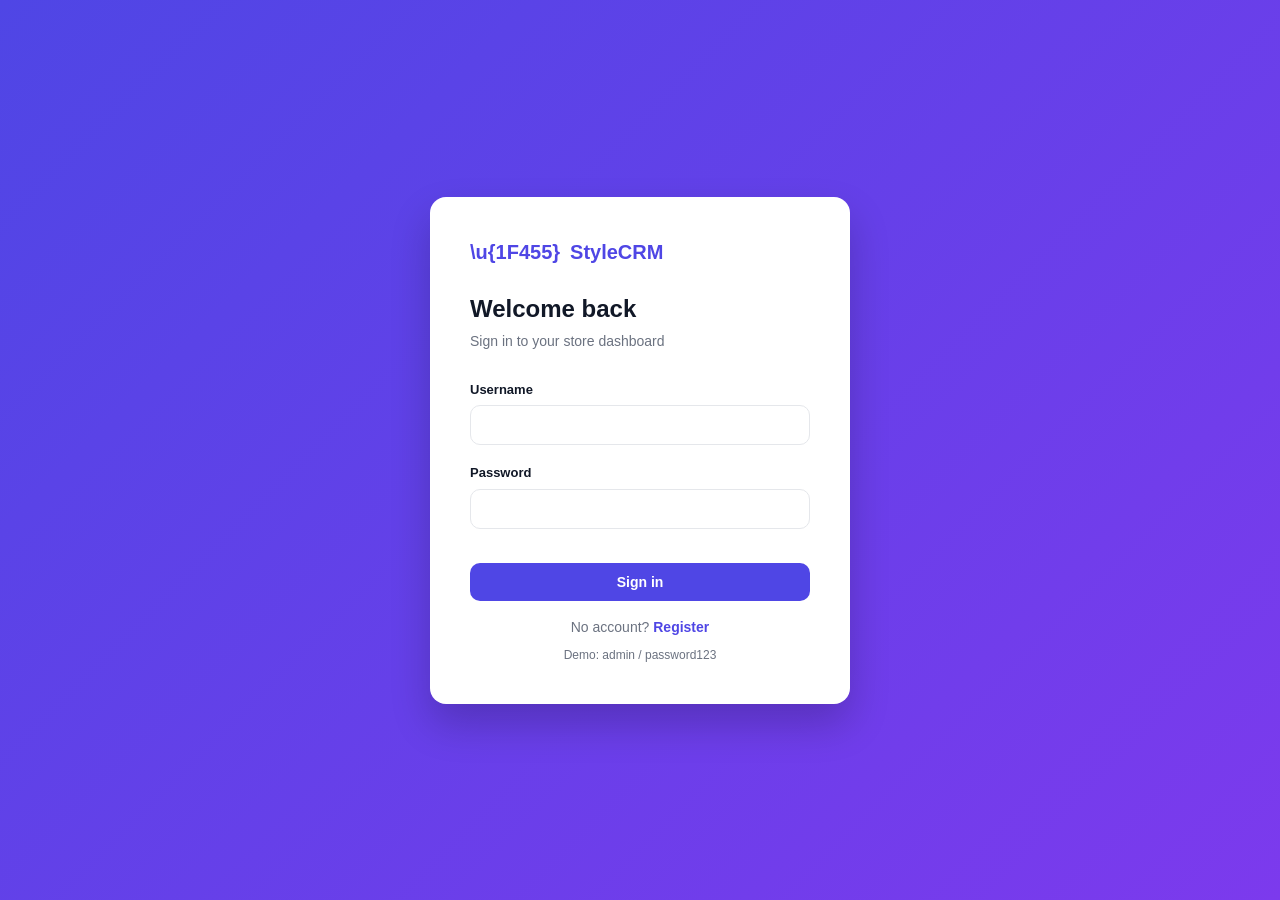
==== frontend/index.html @ be41b57e "Initial commit" ====
<!DOCTYPE html>
<html lang="en">
<head>
  <meta charset="UTF-8" />
  <meta name="viewport" content="width=device-width, initial-scale=1.0" />
  <title>StyleCRM — Login</title>
  <link rel="stylesheet" href="css/styles.css" />
</head>
<body>
  <div class="auth-wrapper">
    <div class="auth-card">
      <div class="brand"><span>\u{1F455}</span> StyleCRM</div>
      <h1>Welcome back</h1>
      <p class="subtitle">Sign in to your store dashboard</p>
      <form id="login-form">
        <div class="form-group">
          <label for="username">Username</label>
          <input class="form-control" id="username" required autocomplete="username" />
        </div>
        <div class="form-group">
          <label for="password">Password</label>
          <input class="form-control" id="password" type="password" required autocomplete="current-password" />
        </div>
        <div class="error-text" id="err"></div>
        <button class="btn btn-primary btn-block" type="submit">Sign in</button>
      </form>
      <p class="mt-4 muted" style="text-align:center">No account? <a href="register.html" style="color:var(--accent);font-weight:600">Register</a></p>
      <p class="mt-2 muted" style="text-align:center;font-size:12px">Demo: admin / password123</p>
    </div>
  </div>
  <div class="loading-overlay" id="loading-overlay"><div class="spinner"></div></div>
  <div id="toast-container"></div>
  <script src="js/config.js"></script>
  <script src="js/api.js"></script>
  <script src="js/auth.js"></script>
  <script src="js/ui.js"></script>
  <script>
    if (Auth.isLoggedIn()) location.href = 'dashboard.html';
    document.getElementById('login-form').addEventListener('submit', async (e) => {
      e.preventDefault();
      document.getElementById('err').textContent = '';
      try {
        const data = await API.post('/auth/login', {
          username: username.value.trim(), password: password.value
        });
        Auth.save(data);
        UI.toast('Welcome, ' + (data.fullName || data.username));
        setTimeout(() => location.href = 'dashboard.html', 400);
      } catch (err) {
        document.getElementById('err').textContent = err.message;
      }
    });
  </script>
</body>
</html>
---- frontend/css/styles.css ----
:root {
  --sidebar-bg: #111827;
  --sidebar-bg-hover: #1f2937;
  --accent: #4f46e5;
  --accent-hover: #4338ca;
  --bg: #f3f4f6;
  --card-bg: #ffffff;
  --text: #111827;
  --text-muted: #6b7280;
  --border: #e5e7eb;
  --success: #16a34a;
  --warning: #d97706;
  --danger: #dc2626;
  --info: #2563eb;
  --radius: 12px;
  --shadow: 0 1px 3px rgba(0,0,0,.1), 0 1px 2px rgba(0,0,0,.06);
}

* { box-sizing: border-box; margin: 0; padding: 0; }
html, body { height: 100%; }
body {
  font-family: 'Inter', -apple-system, BlinkMacSystemFont, 'Segoe UI', Roboto, sans-serif;
  background: var(--bg);
  color: var(--text);
  font-size: 14px;
  line-height: 1.5;
}
a { color: inherit; text-decoration: none; }

/* ---------- Auth pages ---------- */
.auth-wrapper {
  min-height: 100vh; display: flex; align-items: center; justify-content: center;
  background: linear-gradient(135deg, #4f46e5 0%, #7c3aed 100%);
  padding: 20px;
}
.auth-card {
  background: #fff; width: 100%; max-width: 420px; border-radius: 16px;
  padding: 40px; box-shadow: 0 20px 40px rgba(0,0,0,.2);
}
.auth-card h1 { font-size: 24px; margin-bottom: 4px; }
.auth-card .subtitle { color: var(--text-muted); margin-bottom: 28px; }
.auth-card .brand { display:flex; align-items:center; gap:10px; margin-bottom:24px; font-weight:700; font-size:20px; color: var(--accent); }

/* ---------- Form elements ---------- */
.form-group { margin-bottom: 18px; }
.form-group label { display:block; font-weight:600; margin-bottom:6px; font-size:13px; }
.form-control {
  width: 100%; padding: 11px 14px; border: 1px solid var(--border);
  border-radius: 10px; font-size: 14px; transition: border-color .15s, box-shadow .15s;
  background: #fff;
}
.form-control:focus { outline: none; border-color: var(--accent); box-shadow: 0 0 0 3px rgba(79,70,229,.15); }
.form-row { display:grid; grid-template-columns: 1fr 1fr; gap: 14px; }

.btn {
  display:inline-flex; align-items:center; justify-content:center; gap:8px;
  padding: 11px 18px; border: none; border-radius: 10px; font-size: 14px;
  font-weight: 600; cursor: pointer; transition: background .15s, transform .05s;
}
.btn:active { transform: translateY(1px); }
.btn-primary { background: var(--accent); color: #fff; }
.btn-primary:hover { background: var(--accent-hover); }
.btn-block { width: 100%; }
.btn-secondary { background: #e5e7eb; color: var(--text); }
.btn-danger { background: var(--danger); color: #fff; }
.btn-sm { padding: 6px 10px; font-size: 12px; border-radius: 8px; }
.btn-ghost { background: transparent; color: var(--text-muted); }

/* ---------- App layout ---------- */
.app { display: flex; min-height: 100vh; }
.sidebar {
  width: 250px; background: var(--sidebar-bg); color: #cbd5e1;
  display: flex; flex-direction: column; position: fixed; top:0; bottom:0; left:0;
  transition: transform .25s ease; z-index: 50;
}
.sidebar .logo { padding: 22px 24px; font-size: 18px; font-weight: 700; color:#fff; display:flex; gap:10px; align-items:center; }
.sidebar nav { flex:1; padding: 10px 0; overflow-y:auto; }
.sidebar nav a {
  display:flex; align-items:center; gap:12px; padding: 12px 24px;
  color:#cbd5e1; font-weight:500; border-left: 3px solid transparent;
}
.sidebar nav a:hover { background: var(--sidebar-bg-hover); color:#fff; }
.sidebar nav a.active { background: var(--sidebar-bg-hover); color:#fff; border-left-color: var(--accent); }
.sidebar .role-badge { margin: 16px 24px; font-size:11px; color:#94a3b8; }

.main { flex:1; margin-left: 250px; display:flex; flex-direction:column; }
.topbar {
  height: 64px; background: var(--card-bg); border-bottom:1px solid var(--border);
  display:flex; align-items:center; justify-content:space-between; padding: 0 24px;
  position: sticky; top:0; z-index: 40;
}
.topbar .page-title { font-size: 18px; font-weight: 700; }
.topbar .user-menu { display:flex; align-items:center; gap:12px; }
.avatar { width:36px; height:36px; border-radius:50%; background: var(--accent); color:#fff; display:flex; align-items:center; justify-content:center; font-weight:700; }
.hamburger { display:none; background:none; border:none; font-size:22px; cursor:pointer; }

.content { padding: 24px; flex:1; }

/* ---------- Cards ---------- */
.stats-grid { display:grid; grid-template-columns: repeat(auto-fit, minmax(220px, 1fr)); gap: 18px; margin-bottom: 24px; }
.stat-card {
  background: var(--card-bg); border-radius: var(--radius); padding: 20px;
  box-shadow: var(--shadow); display:flex; flex-direction:column; gap:6px;
}
.stat-card .label { color: var(--text-muted); font-size:13px; font-weight:600; text-transform:uppercase; letter-spacing:.04em; }
.stat-card .value { font-size: 28px; font-weight: 800; }
.stat-card .icon { width:42px; height:42px; border-radius:10px; display:flex; align-items:center; justify-content:center; font-size:20px; margin-bottom:6px; }
.icon.indigo{background:#eef2ff;color:#4f46e5}.icon.green{background:#dcfce7;color:#16a34a}
.icon.amber{background:#fef3c7;color:#d97706}.icon.blue{background:#dbeafe;color:#2563eb}

.panel { background: var(--card-bg); border-radius: var(--radius); box-shadow: var(--shadow); margin-bottom: 24px; }
.panel-header { padding: 16px 20px; border-bottom:1px solid var(--border); display:flex; justify-content:space-between; align-items:center; }
.panel-header h2 { font-size: 16px; }
.panel-body { padding: 20px; }
.grid-2 { display:grid; grid-template-columns: 2fr 1fr; gap: 20px; }

/* ---------- Tables ---------- */
.toolbar { display:flex; gap:12px; align-items:center; flex-wrap:wrap; margin-bottom:16px; }
.toolbar .search { flex:1; min-width: 200px; }
.table-wrap { overflow-x:auto; background: var(--card-bg); border-radius: var(--radius); box-shadow: var(--shadow); }
table { width:100%; border-collapse: collapse; }
thead th { text-align:left; padding: 12px 16px; font-size:12px; text-transform:uppercase; color:var(--text-muted); letter-spacing:.04em; border-bottom:1px solid var(--border); white-space:nowrap; }
tbody td { padding: 12px 16px; border-bottom:1px solid var(--border); }
tbody tr:hover { background:#f9fafb; }
.badge { display:inline-block; padding: 3px 10px; border-radius:999px; font-size:12px; font-weight:600; }
.badge.green{background:#dcfce7;color:#15803d}.badge.gray{background:#f1f5f9;color:#475569}
.badge.amber{background:#fef3c7;color:#b45309}.badge.blue{background:#dbeafe;color:#1d4ed8}
.badge.red{background:#fee2e2;color:#b91c1c}.badge.purple{background:#ede9fe;color:#6d28d9}

.pagination { display:flex; gap:8px; justify-content:flex-end; align-items:center; padding: 14px; }
.pagination button { padding:6px 12px; border:1px solid var(--border); background:#fff; border-radius:8px; cursor:pointer; }
.pagination button:disabled { opacity:.5; cursor:not-allowed; }

/* ---------- Modal ---------- */
.modal-overlay { position:fixed; inset:0; background:rgba(0,0,0,.5); display:none; align-items:center; justify-content:center; z-index:100; padding:20px; }
.modal-overlay.open { display:flex; }
.modal { background:#fff; width:100%; max-width:520px; border-radius:16px; max-height:90vh; overflow-y:auto; animation: pop .15s ease; }
@keyframes pop { from{transform:scale(.96);opacity:0} to{transform:scale(1);opacity:1} }
.modal-header { padding:18px 22px; border-bottom:1px solid var(--border); display:flex; justify-content:space-between; align-items:center; }
.modal-header h3 { font-size:17px; }
.modal-body { padding:22px; }
.modal-footer { padding:16px 22px; border-top:1px solid var(--border); display:flex; justify-content:flex-end; gap:10px; }
.close-x { background:none; border:none; font-size:22px; cursor:pointer; color:var(--text-muted); }

/* ---------- Toast ---------- */
#toast-container { position:fixed; top:20px; right:20px; z-index:200; display:flex; flex-direction:column; gap:10px; }
.toast { min-width:260px; padding:14px 16px; border-radius:10px; color:#fff; box-shadow:0 10px 25px rgba(0,0,0,.2); animation: slidein .2s ease; }
@keyframes slidein { from{transform:translateX(120%)} to{transform:translateX(0)} }
.toast.success{background:var(--success)}.toast.error{background:var(--danger)}
.toast.info{background:var(--info)}.toast.warning{background:var(--warning)}

/* ---------- Loader ---------- */
.spinner { width:38px; height:38px; border:4px solid #e5e7eb; border-top-color:var(--accent); border-radius:50%; animation: spin .8s linear infinite; margin:40px auto; }
@keyframes spin { to { transform: rotate(360deg); } }
.loading-overlay { position:fixed; inset:0; background:rgba(255,255,255,.6); display:none; align-items:center; justify-content:center; z-index:150; }
.loading-overlay.open { display:flex; }

.error-text { color: var(--danger); font-size:13px; margin-top:6px; min-height:16px; }
.empty { text-align:center; color:var(--text-muted); padding:40px; }
.muted { color: var(--text-muted); }
.mt-2{margin-top:8px}.mt-4{margin-top:16px}.flex{display:flex}.gap{gap:10px}.right{margin-left:auto}

/* ---------- Responsive ---------- */
@media (max-width: 900px) {
  .grid-2 { grid-template-columns: 1fr; }
}
@media (max-width: 768px) {
  .sidebar { transform: translateX(-100%); }
  .sidebar.open { transform: translateX(0); }
  .main { margin-left: 0; }
  .hamburger { display:block; }
  .form-row { grid-template-columns: 1fr; }
}
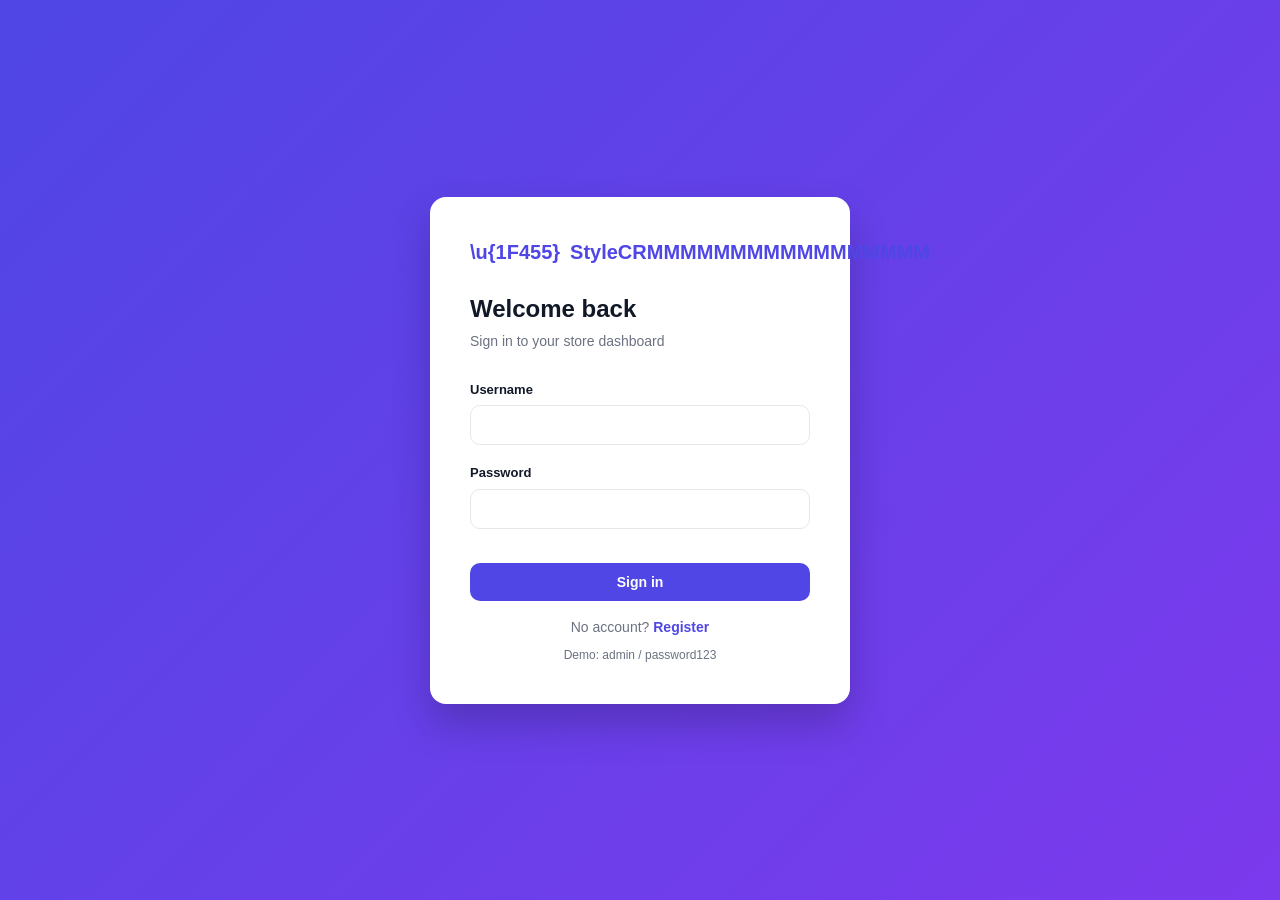
==== commit bae17589: "Change text in login page" ====
--- a/frontend/index.html
+++ b/frontend/index.html
@@ -9,7 +9,7 @@
 <body>
   <div class="auth-wrapper">
     <div class="auth-card">
-      <div class="brand"><span>\u{1F455}</span> StyleCRM</div>
+      <div class="brand"><span>\u{1F455}</span> StyleCRMMMMMMMMMMMMMMMMM</div>
       <h1>Welcome back</h1>
       <p class="subtitle">Sign in to your store dashboard</p>
       <form id="login-form">
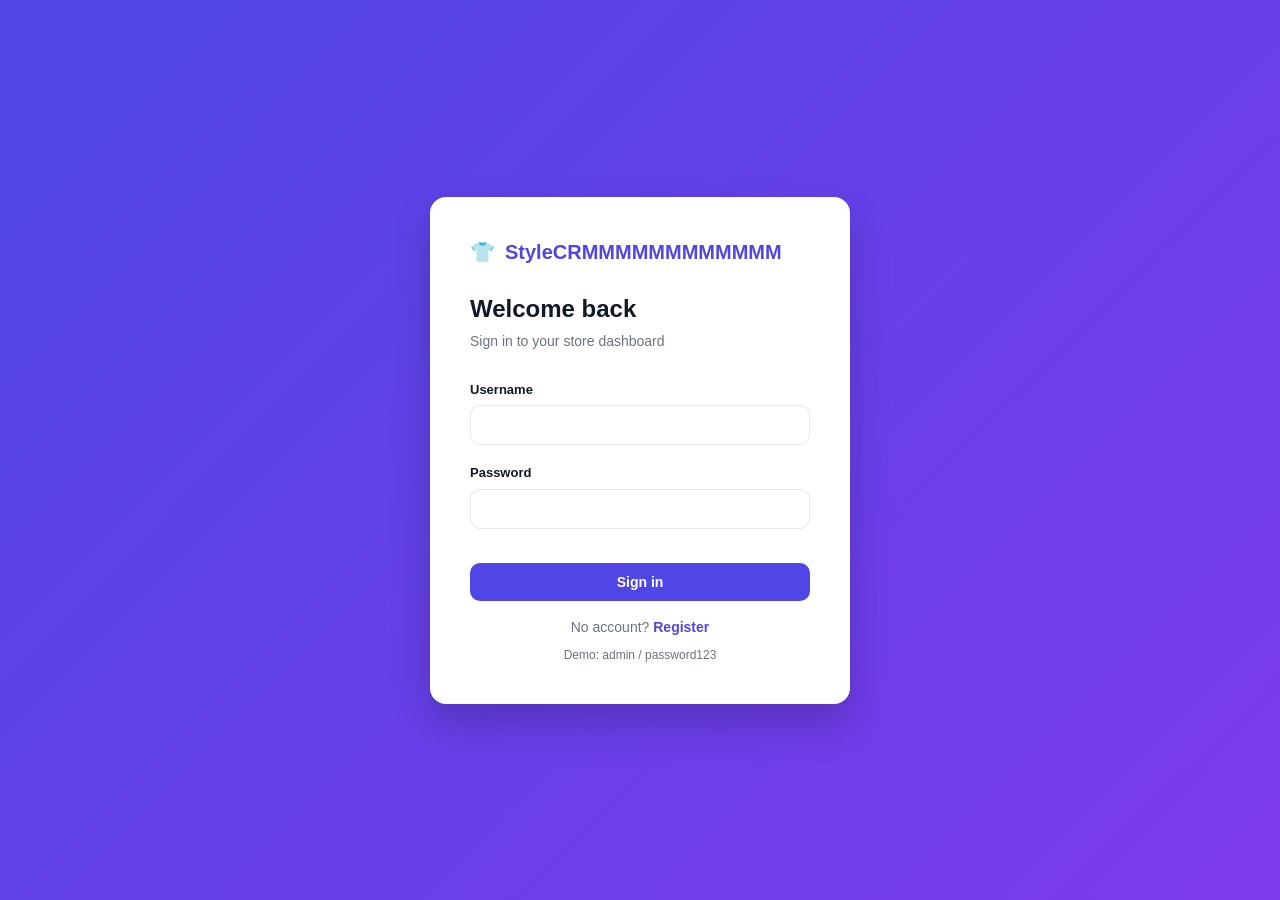
==== commit b1c9a967: "Update logo in login page" ====
--- a/frontend/index.html
+++ b/frontend/index.html
@@ -9,7 +9,7 @@
 <body>
   <div class="auth-wrapper">
     <div class="auth-card">
-      <div class="brand"><span>\u{1F455}</span> StyleCRMMMMMMMMMMMMMMMMM</div>
+      <div class="brand"><span>👕</span> StyleCRMMMMMMMMMMMM</div>
       <h1>Welcome back</h1>
       <p class="subtitle">Sign in to your store dashboard</p>
       <form id="login-form">
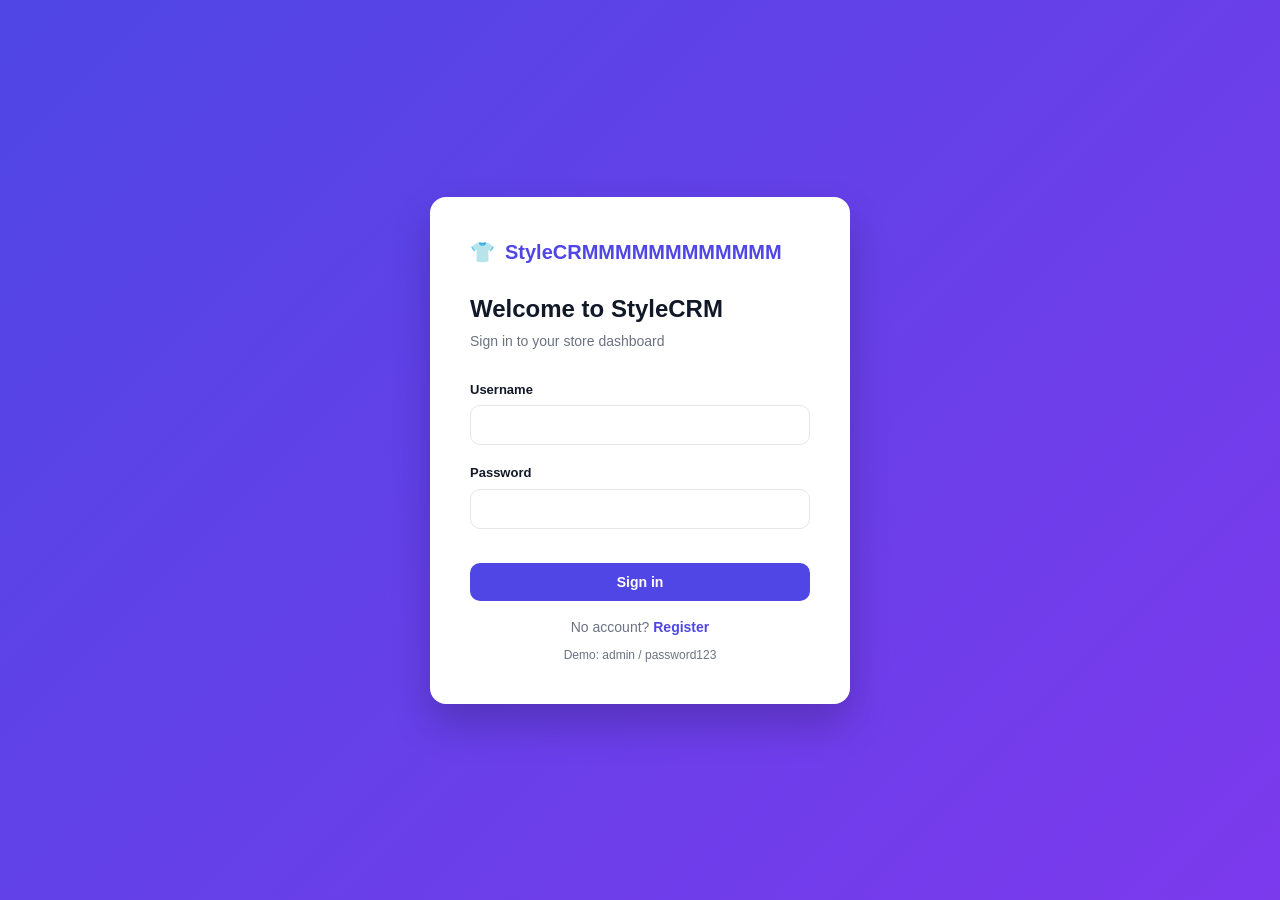
==== commit 486541de: "Test CI/CD" ====
--- a/frontend/index.html
+++ b/frontend/index.html
@@ -10,7 +10,7 @@
   <div class="auth-wrapper">
     <div class="auth-card">
       <div class="brand"><span>👕</span> StyleCRMMMMMMMMMMMM</div>
-      <h1>Welcome back</h1>
+      <h1>Welcome to StyleCRM</h1>
       <p class="subtitle">Sign in to your store dashboard</p>
       <form id="login-form">
         <div class="form-group">
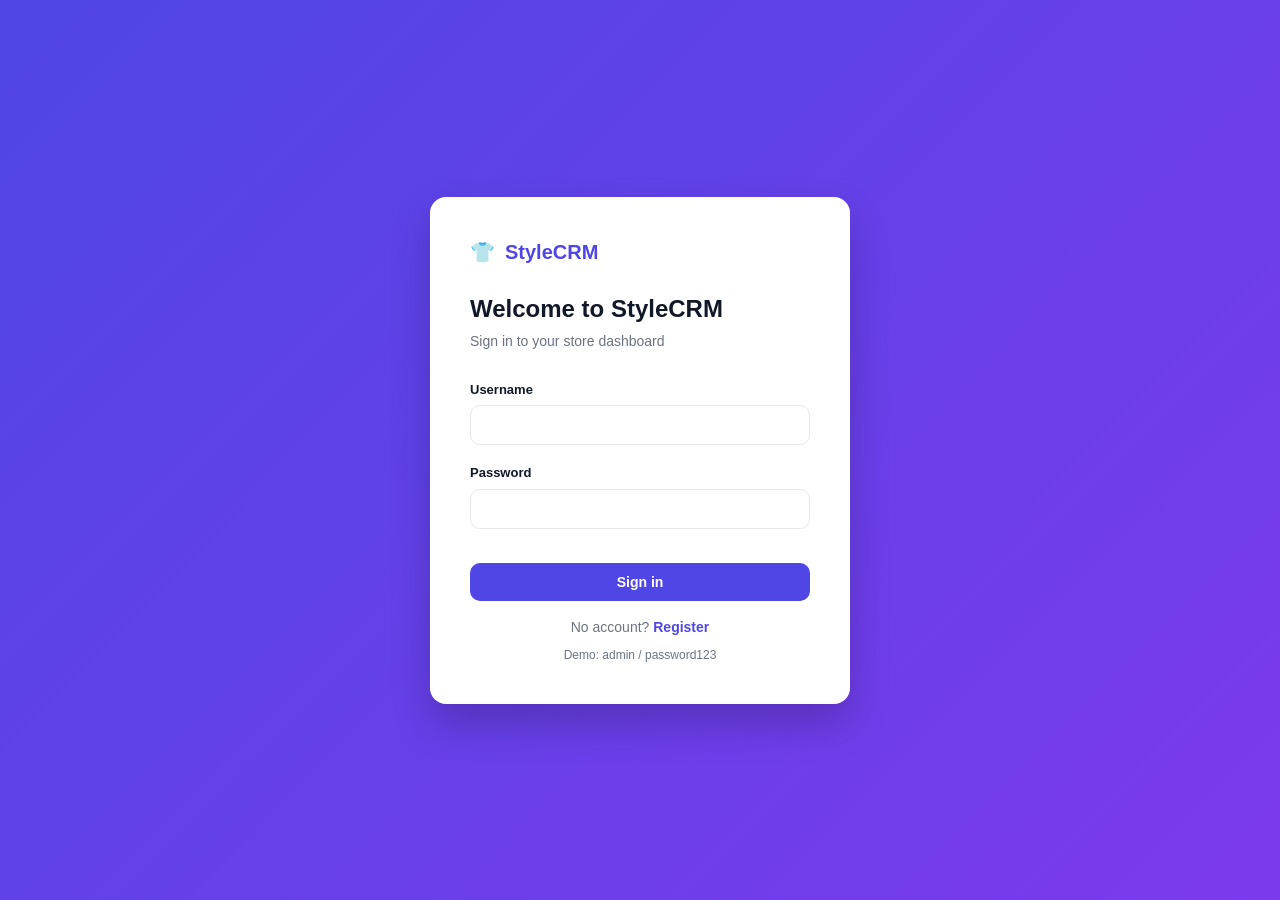
==== commit 41e3966a: "Change in loginpage text" ====
--- a/frontend/index.html
+++ b/frontend/index.html
@@ -9,7 +9,7 @@
 <body>
   <div class="auth-wrapper">
     <div class="auth-card">
-      <div class="brand"><span>👕</span> StyleCRMMMMMMMMMMMM</div>
+      <div class="brand"><span>👕</span> StyleCRM</div>
       <h1>Welcome to StyleCRM</h1>
       <p class="subtitle">Sign in to your store dashboard</p>
       <form id="login-form">
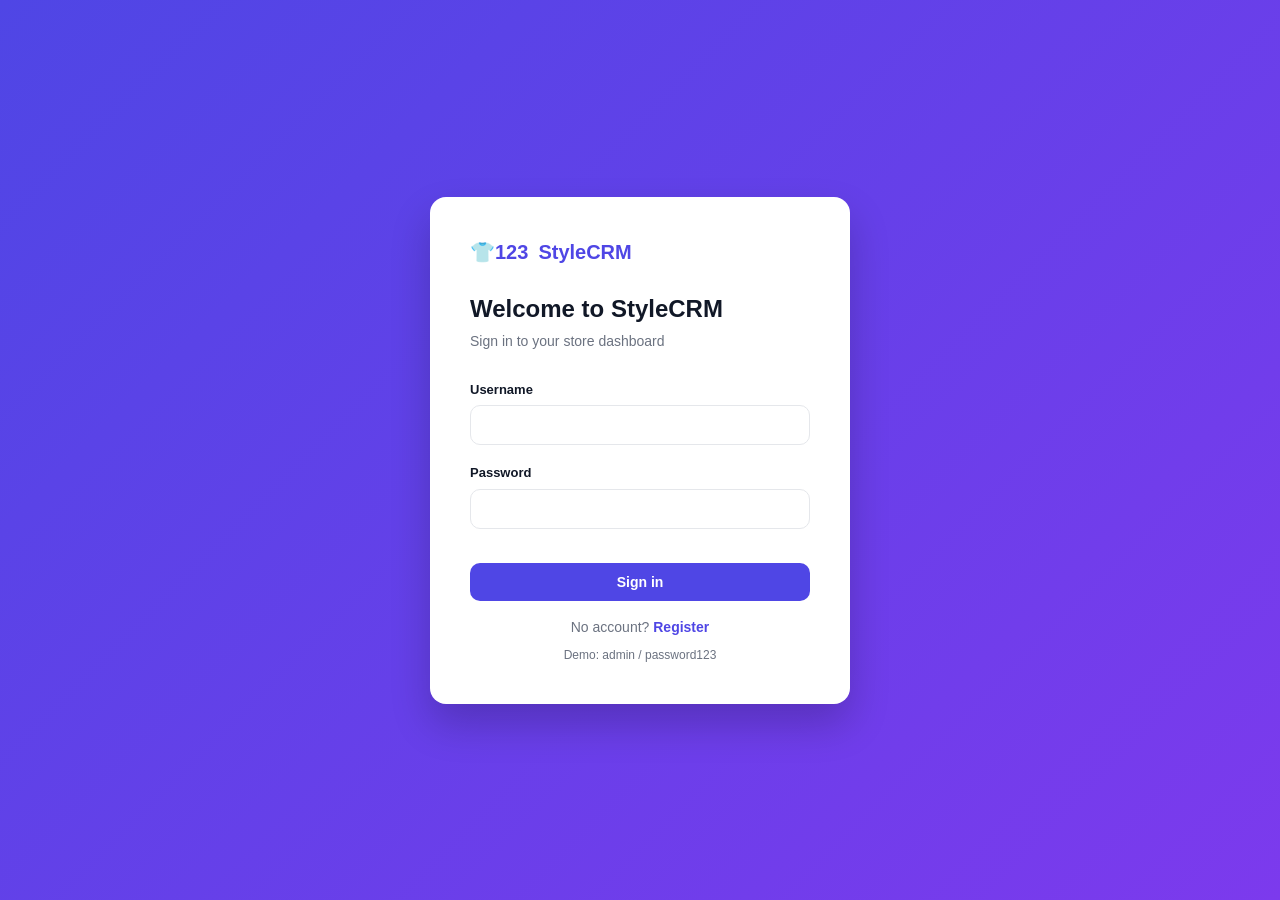
==== commit 8135281e: "Change in loginpage logo" ====
--- a/frontend/index.html
+++ b/frontend/index.html
@@ -9,7 +9,7 @@
 <body>
   <div class="auth-wrapper">
     <div class="auth-card">
-      <div class="brand"><span>👕</span> StyleCRM</div>
+      <div class="brand"><span>👕123</span> StyleCRM</div>
       <h1>Welcome to StyleCRM</h1>
       <p class="subtitle">Sign in to your store dashboard</p>
       <form id="login-form">
